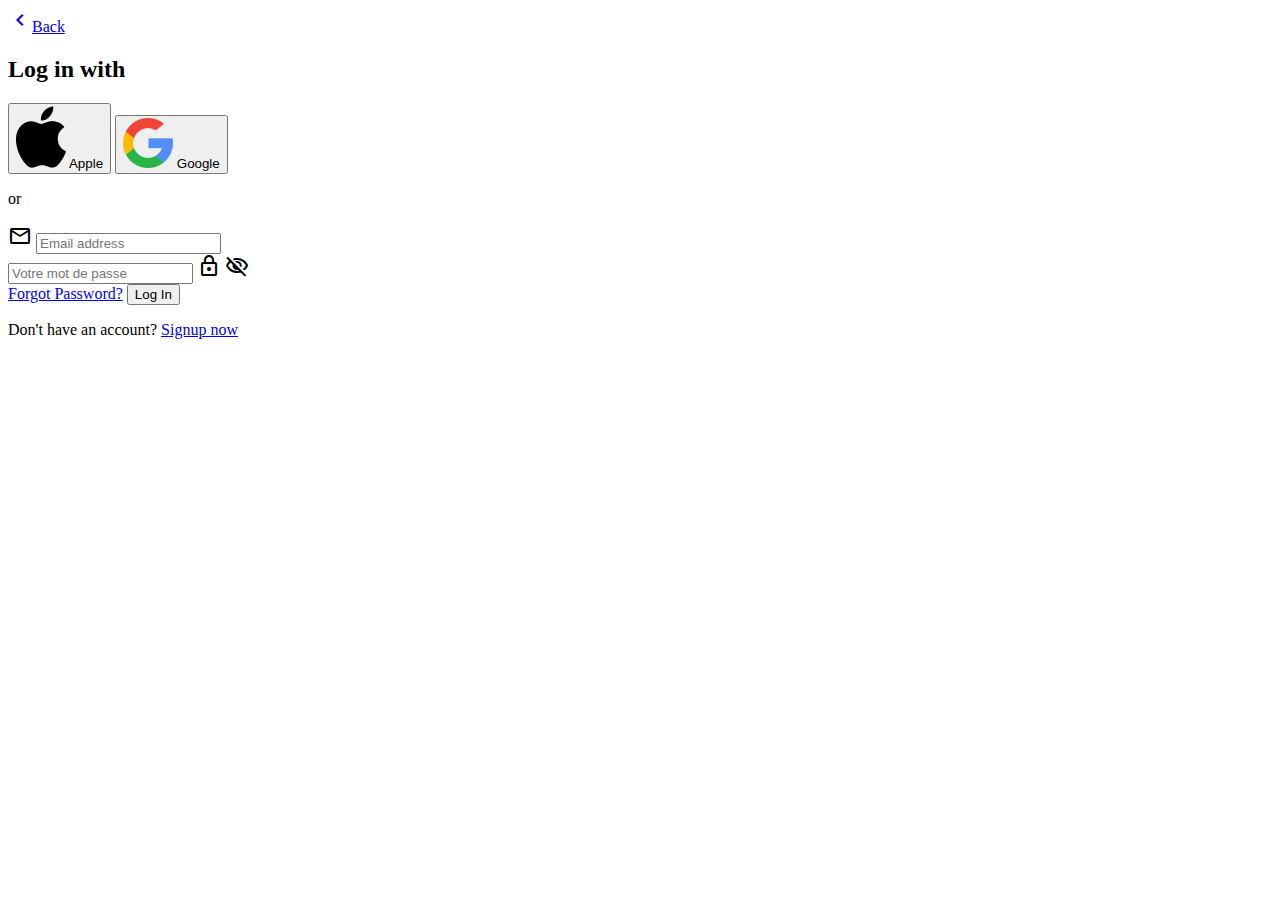
==== login.html @ e3806763 "Add files via upload" ====
<!DOCTYPE html>
<html lang="en">
<head>
    <meta charset="UTF-8" />
    <meta name="viewport" content="width=device-width, initial-scale=1.0" />
    <link rel="stylesheet" href="https://fonts.googleapis.com/css2?family=Material+Symbols+Outlined:opsz,wght,FILL,GRAD@24,400,0,0">
    <link rel="icon" href="/src/assets/images/Logo1.png">
    <link rel="stylesheet" href="/login/login.css">
    <title>Lonely Watch - Login</title>
</head>
<body>
<div class="login-container">
        <div class="back"><a href="/index.html"><i class="material-symbols-outlined">chevron_left</i>Back</a></div>

        <h2 class="form-title">Log in with</h2>

        <div class="social-login">
            <button class="social-button">
                <img src="/src/assets/images/logos/apple.png" alt="Apple" class="social-icon">
                Apple
            </button>
            <button class="social-button">
                <img src="/src/assets/images/logos/google.png" alt="Google" class="social-icon">
                Google
            </button>
        </div>

        <p class="separator"><span>or</span></p>

        <form action="#" class="login-form">

            <div class="input-wrapper">
                <i class="material-symbols-outlined">mail</i>
                <input type="email" placeholder="Email address" class="input-field" required>
            </div>
            
            <div class="input-wrapper">
                <input type="password" placeholder="Votre mot de passe" class="input-field" required id="password-field"/>
                <i class="material-symbols-outlined">lock</i>
                <i id="toggle-password" class="material-symbols-outlined eye-icon" onclick="togglePasswordVisibility()">visibility_off</i>
            </div>


            <a href="#" class="forgot-pass-link">Forgot Password?</a>

            <button type="submit" class="login-button">Log In</button>
        </form>

        <p class="signup-text">Don't have an account? <a href="./signup">Signup now</a></p>
    </div>

    
    
    <script>
        function togglePasswordVisibility() {
            const passwordField = document.getElementById("password-field");
            const toggleIcon = document.getElementById("toggle-password");
    
            if (passwordField.type === "password") {
                passwordField.type = "text";
                toggleIcon.textContent = "visibility";
            } else {
                passwordField.type = "password";
                toggleIcon.textContent = "visibility_off";
            }
        }
    </script>
    
</body>
</html>
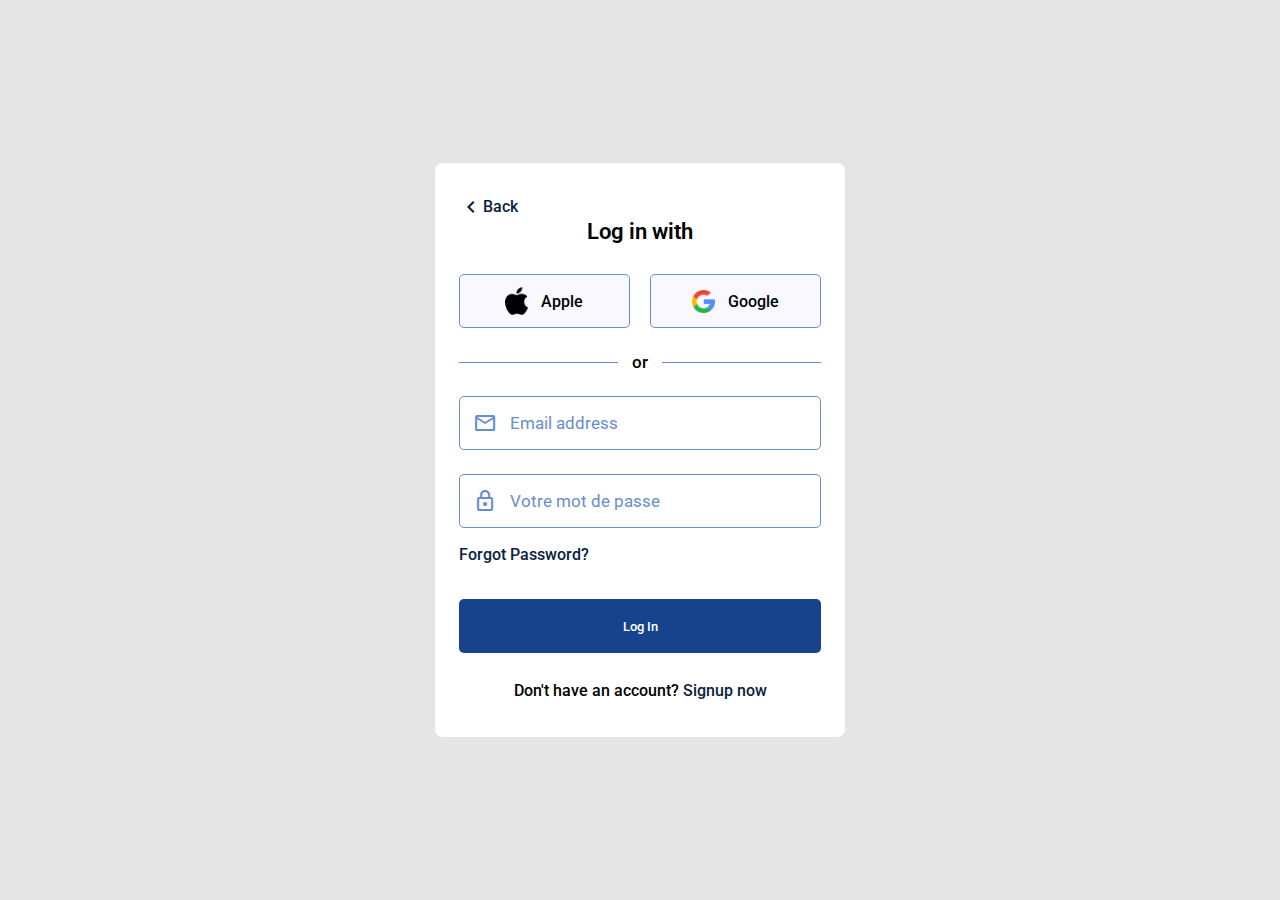
==== commit 6140cd7c: "Update login.html" ====
--- a/login.html
+++ b/login.html
@@ -5,7 +5,7 @@
     <meta name="viewport" content="width=device-width, initial-scale=1.0" />
     <link rel="stylesheet" href="https://fonts.googleapis.com/css2?family=Material+Symbols+Outlined:opsz,wght,FILL,GRAD@24,400,0,0">
     <link rel="icon" href="/src/assets/images/Logo1.png">
-    <link rel="stylesheet" href="/login/login.css">
+    <link rel="stylesheet" href="login.css">
     <title>Lonely Watch - Login</title>
 </head>
 <body>
@@ -67,4 +67,4 @@
     </script>
     
 </body>
-</html>+</html>
--- a/login.css
+++ b/login.css
@@ -0,0 +1,219 @@
+@import url('https://fonts.googleapis.com/css2?family=Roboto:ital,wght@0,100..900;1,100..900&display=swap');
+
+* {
+    margin: 0;
+    padding: 0;
+    box-sizing: border-box;
+    font-family: 'Roboto', sans-serif;
+}
+
+body {
+    display: flex;
+    align-items: center;
+    justify-content: center;
+    min-height: 100vh;
+    background: #E5E5E5;
+}
+
+#root {
+    width: 100%;
+    padding: 0;
+}
+
+.back a {
+    display: flex;
+    align-items: center;
+    cursor: pointer;
+    color: #0A1D3C;
+    font-weight: 500;
+    font-size: 16px;
+    text-decoration: none;
+}
+
+.login-container .back a:hover {
+    text-decoration: none;
+}
+
+.login-container {
+    width: 100%;
+    max-width: 410px;
+    margin: 0 auto;
+    border-radius: 0.5rem;
+    padding: 2rem 1.5rem;
+    background: #fff;
+    box-shadow: 1 10px 20px rgba(0, 0, 0, 0.1);
+}
+
+.login-container .form-title {
+    text-align: center;
+    font-size: 1.37rem;
+    font-weight: 600;
+    margin-bottom: 1.87rem;
+}
+
+.login-container .social-login {
+    display: flex;
+    gap: 1.31rem;
+}
+
+.social-login .social-button {
+    display: flex;
+    width: 100%;
+    gap: 0.81rem;
+    cursor: pointer;
+    font-size: 1rem;
+    font-weight: 500;
+    padding: 0.75rem 0;
+    align-items: center;
+    border-radius: 0.31rem;
+    justify-content: center;
+    background: #F9F8FF;
+    border: 1px solid #688ecb;
+    transition: 0.3s ease;
+}
+
+.social-login .social-button:hover {
+    background: #f1eff9;
+    border-color: #1c55b1;;
+}
+
+.social-login .social-button .social-icon {
+    width: 23px;
+}
+
+.login-container .separator {
+    margin: 1.5rem 0;
+    text-align: center;
+    position: relative;
+}
+
+.login-container .separator span {
+    position: relative;
+    z-index: 1;
+    background: #fff;
+    padding: 0 0.9rem;
+    font-size: 1.06rem;
+    font-weight: 500;
+}
+
+.login-container .separator::after {
+    position: absolute;
+    content: "";
+    left: 0;
+    top: 50%;
+    width: 100%;
+    height: 1px;
+    background: #688ecb;
+}
+
+.login-form .input-wrapper {
+    height: 54px;
+    width: 100%;
+    position: relative;
+    margin-bottom: 1.5rem;
+}
+
+.login-form .input-wrapper input {
+    height: 100%;
+    width: 100%;
+    outline: none;
+    font-size: 1.06rem;
+    border-radius: 0.31rem;
+    border: 1px solid #688ecb;
+    padding: 0 1.25rem 0 3.12rem;
+    transition: 0.2s ease;
+}
+
+.login-form .input-wrapper .input-field {
+    height: 100%;
+    width: 100%;
+    outline: none;
+    font-size: 1.06rem;
+    border-radius: 0.31rem;
+    border: 1px solid #688ecb;
+    padding: 0 1.25rem 0 3.12rem;
+    transition: 0.2s ease;
+}
+
+.login-form .input-wrapper .input-field:focus {
+    border-color: #1c55b1;
+}
+
+.login-form .input-wrapper .input-field::placeholder {
+    color: #688ecb;
+}
+
+.login-form .input-wrapper i {
+    color: #688ecb;
+    position: absolute;
+    top: 50%;
+    transform: translateY(-50%);
+    transition: 0.2s ease;
+}
+
+.login-form .input-wrapper i:not(.eye-icon) {
+    left: 0.9rem;
+    pointer-events: none;
+}
+
+.login-form .input-wrapper .input-field:focus ~ i:not(.eye-icon) {
+    color: #1c55b1;
+}
+
+.login-form .input-wrapper i.eye-icon {
+    font-size: 1.25rem;
+    cursor: pointer;
+    right: 0.9rem;
+    display: none;
+}
+
+.login-form .input-wrapper .input-field:valid ~ i.eye-icon {
+    display: block;
+}
+
+.login-form .forgot-pass-link {
+    display: block;
+    width: fit-content;
+    margin-top: -0.46rem;
+}
+
+.login-form .login-button {
+    width: 100%;
+    height: 54px;
+    cursor: pointer;
+    outline: none;
+    border: none;
+    color: #fff;
+    font-weight: 500;
+    font-style: 1.125rem;
+    background: #16438b;
+    margin-top: 2.19rem;
+    border-radius: 0.31rem;
+    transition: 0.2s ease;
+}
+
+.login-form .login-button:hover {
+    background: #0A1D3C;
+}
+
+.login-container .signup-text {
+    text-align: center;
+    font-weight: 500;
+    margin: 1.75rem 0 0.31rem;
+}
+
+.login-container a {
+    color: #0A1D3C;
+    font-weight: 500;
+    text-decoration: none;
+}
+
+.login-container a:hover {
+    text-decoration: underline;
+}
+
+@media screen and (max-width: 430px) {
+    .login-container {
+        width: 95%;
+    }
+}